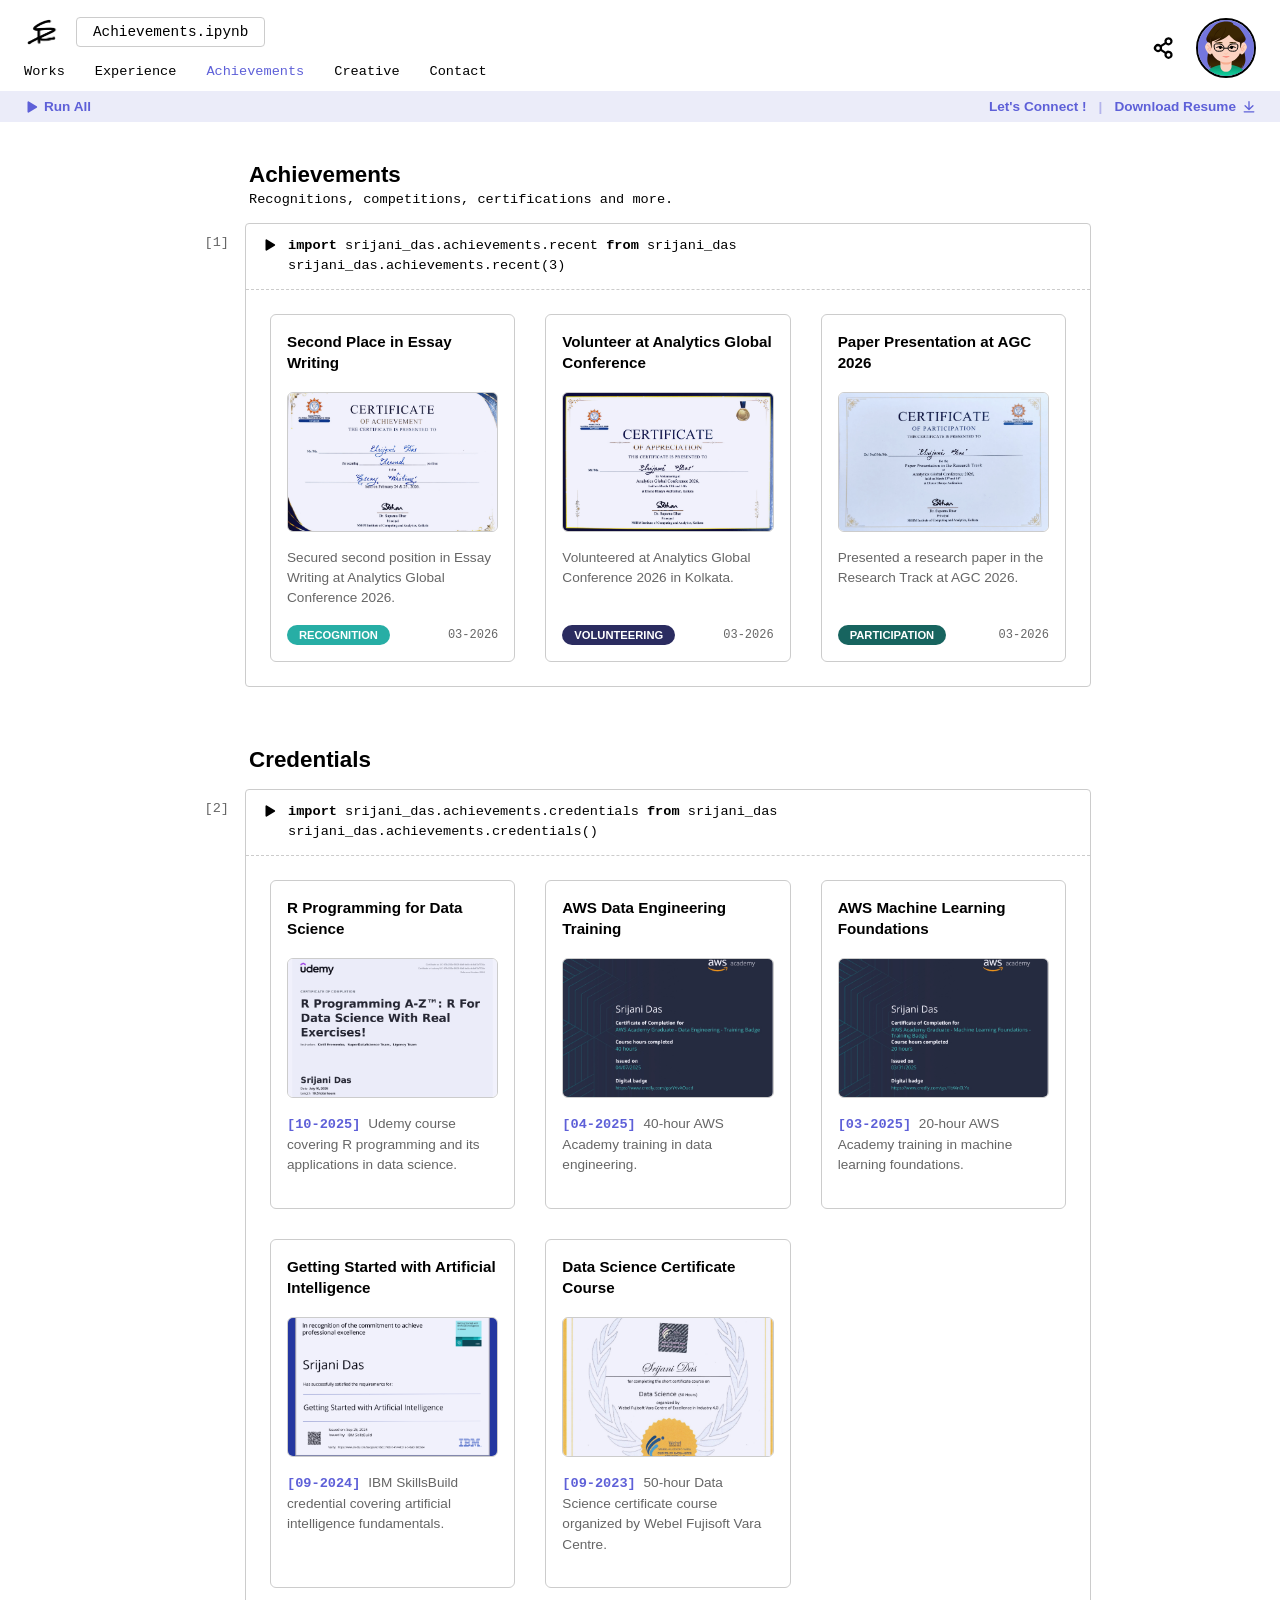
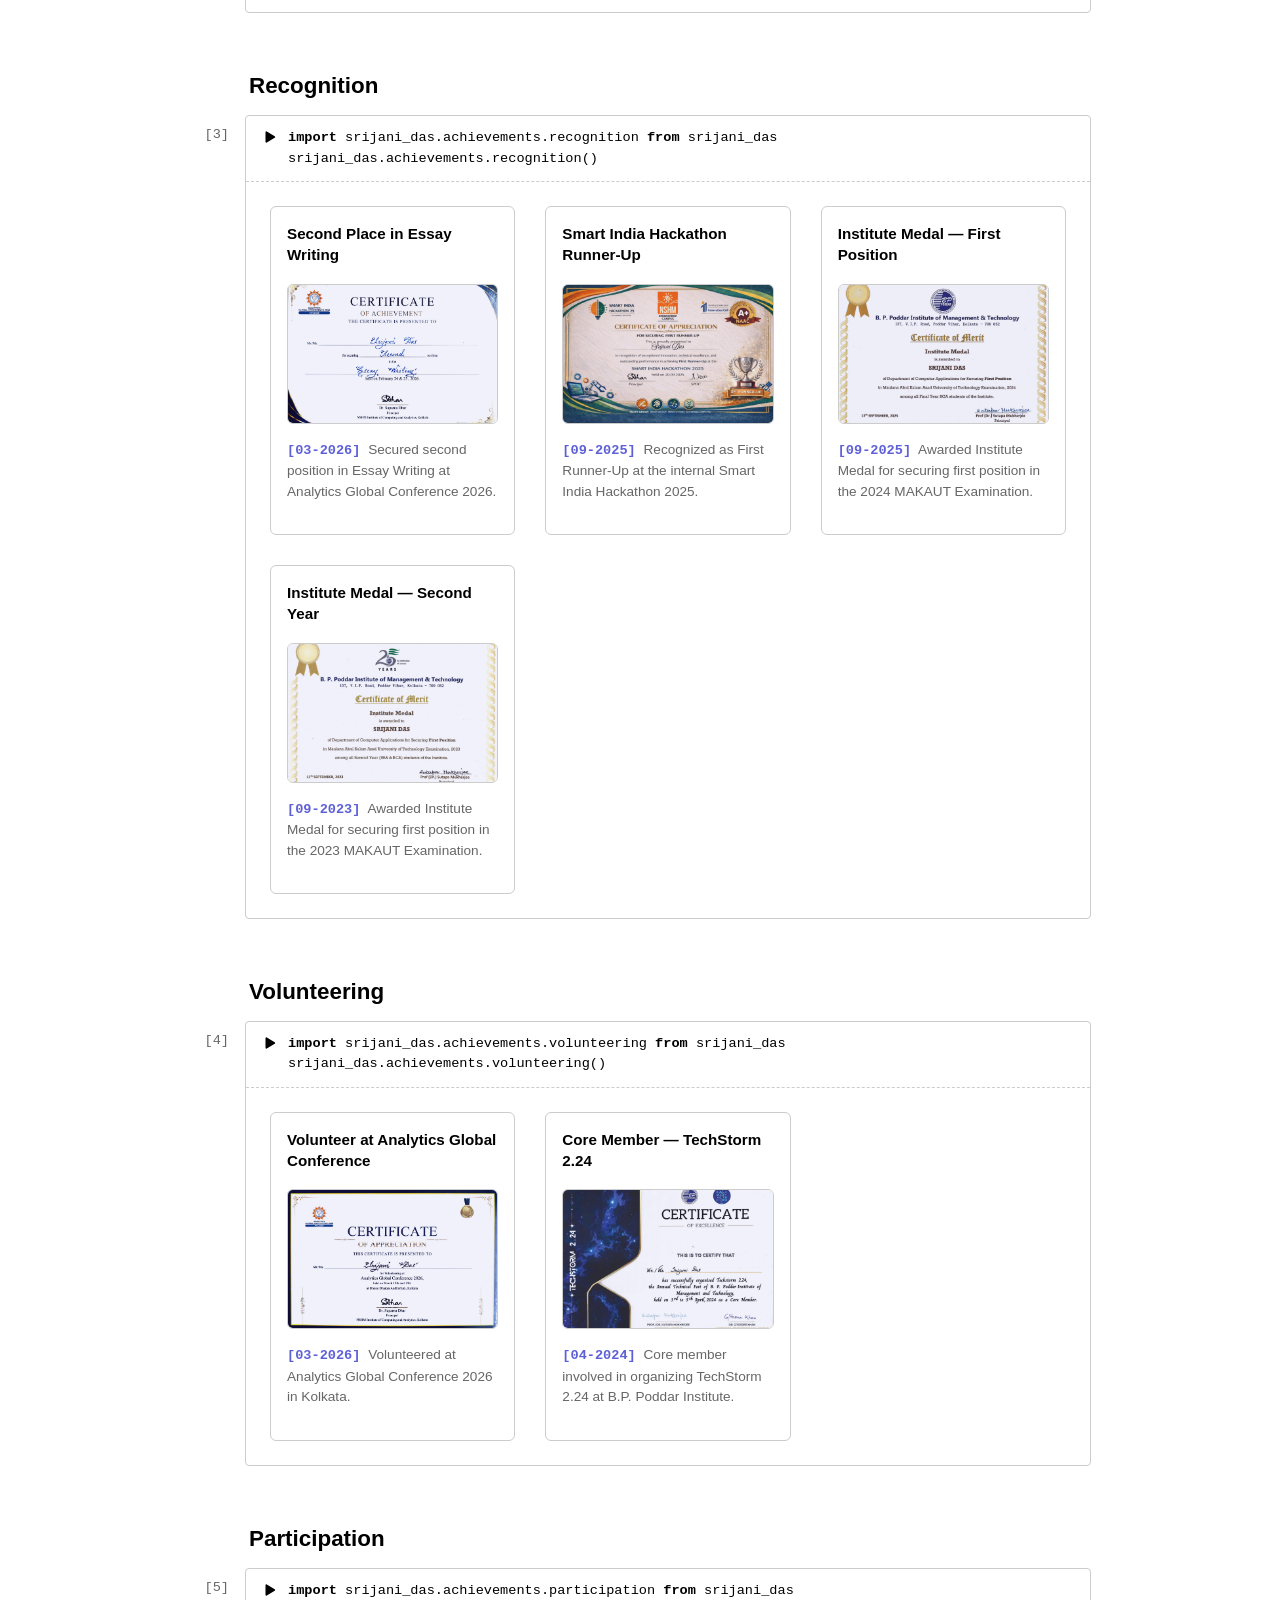
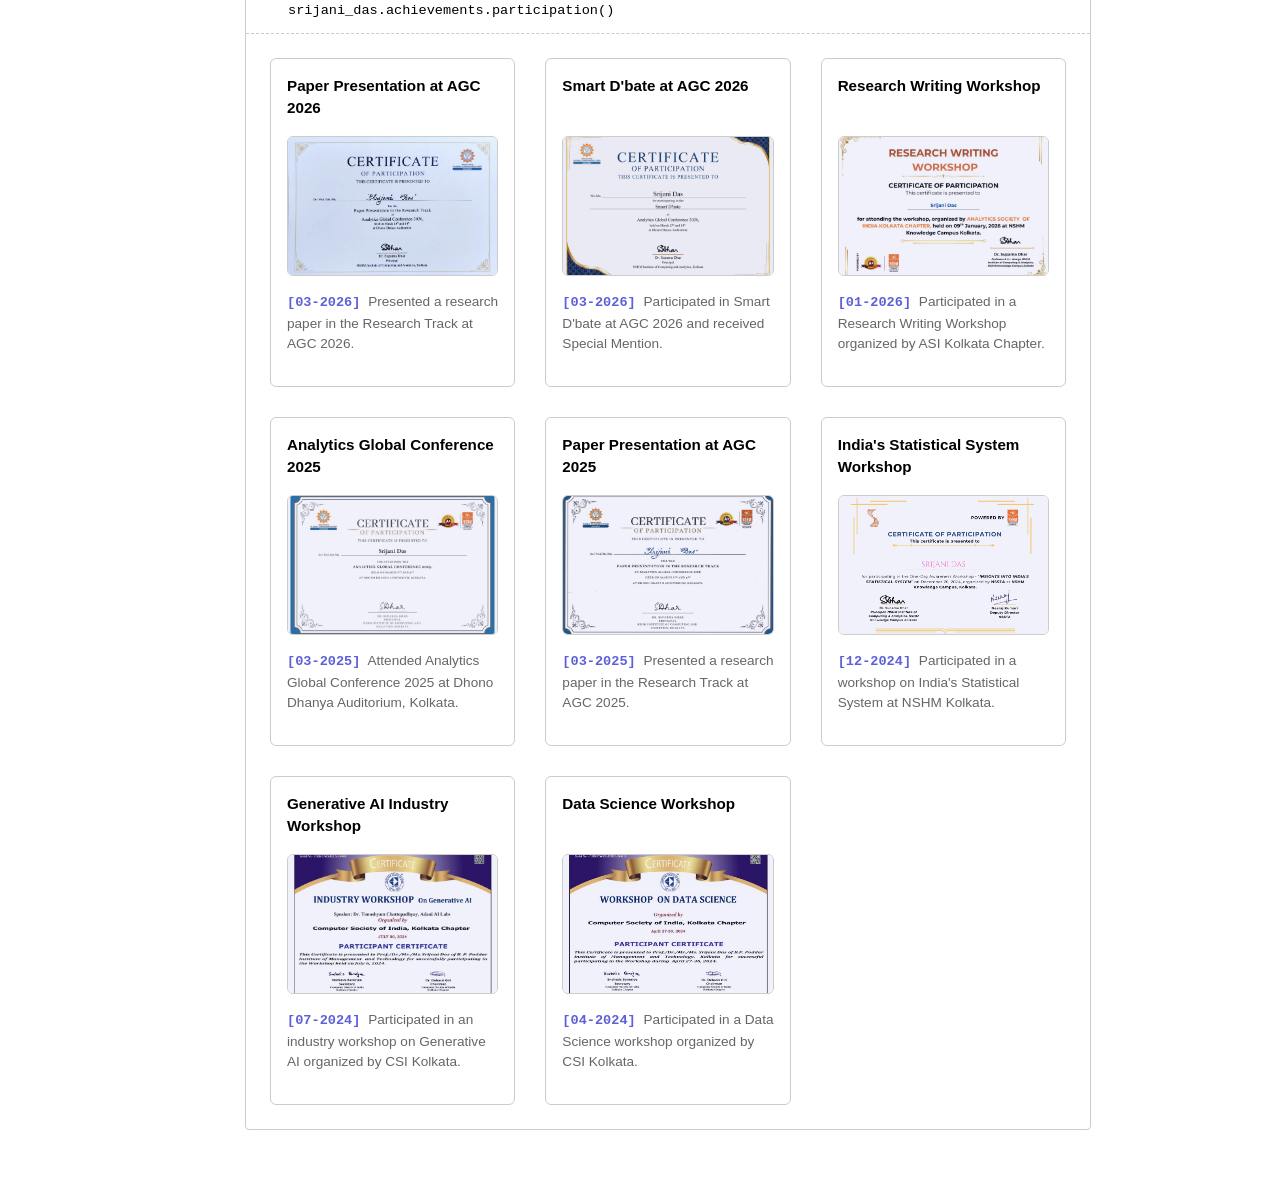
==== achievements.html @ a10985e6 "Uploading initial draft" ====
<!DOCTYPE html>
<html lang="en">
<head>
    <meta charset="UTF-8">
    <meta name="viewport" content="width=device-width, initial-scale=1.0, min-scale=1.0">
    <title>Achievements | Srijani Das</title>
    <link rel="stylesheet" href="css/style.css">
</head>
<body>

    <!-- STICKY WRAPPER -->
    <div class="sticky-header-container">
        
        <header class="main-header">
            <div class="header-left-col">
                <div class="header-top-row">
                    <a href="index.html" class="logo-mark">
                        <img src="assets/SRD.svg" alt="SRD Logo" class="logo-img">
                    </a>
                    <div class="file-path">Achievements.ipynb</div>
                </div>
                
                <nav class="main-nav">
                    <a href="works.html">Works</a>
                    <a href="experience.html">Experience</a>
                    <a href="achievements.html" style="color: var(--accent-dark);">Achievements</a>
                    <a href="creative.html">Creative</a>
                    <a href="contact.html">Contact</a>
                </nav>
            </div>

            <div class="header-right-col">
                <svg class="share-icon" xmlns="http://www.w3.org/2000/svg" viewBox="0 0 256 256">
                    <path d="M176,156a43.78,43.78,0,0,0-29.09,11L106.1,140.8a44.07,44.07,0,0,0,0-25.6L146.91,89a43.83,43.83,0,1,0-13-20.17L93.09,95a44,44,0,1,0,0,65.94L133.9,187.2A44,44,0,1,0,176,156Zm0-120a20,20,0,1,1-20,20A20,20,0,0,1,176,36ZM64,148a20,20,0,1,1,20-20A20,20,0,0,1,64,148Zm112,72a20,20,0,1,1,20-20A20,20,0,0,1,176,220Z"></path>
                </svg>
                
                <!-- NEW CLICKABLE PROFILE PIC -->
                <a href="index.html" class="profile-pic-link">
                    <img src="assets/ME.svg" alt="Srijani Das" class="profile-pic">
                </a>
            </div>
        </header>

        <!-- Execution Bar -->
        <div class="execution-bar">
            <div class="exec-left">
                <button id="run-all-btn">
                    <svg xmlns="http://www.w3.org/2000/svg" viewBox="0 0 256 256"><path d="M240,128a15.74,15.74,0,0,1-7.6,13.51L88.32,229.65a16,16,0,0,1-16.2.3A15.86,15.86,0,0,1,64,216.13V39.87a15.86,15.86,0,0,1,8.12-13.82,16,16,0,0,1,16.2.3L232.4,114.49A15.74,15.74,0,0,1,240,128Z"></path></svg>
                    Run All
                </button>
            </div>
            <div class="exec-right">
                <a href="https://www.linkedin.com/in/rushaining/" target="_blank" class="connect-link exec-link">Let's Connect !</a>
                <span class="divider">|</span>
                <a href="assets/Srijani Das Curriculum Vitae.pdf" target="_blank" class="resume-link exec-link">
                    Download Resume 
                    <svg class="exec-icon" xmlns="http://www.w3.org/2000/svg" viewBox="0 0 256 256">
                        <path d="M47.51,112.49a12,12,0,0,1,17-17L116,147V32a12,12,0,0,1,24,0V147l51.51-51.52a12,12,0,0,1,17,17l-72,72a12,12,0,0,1-17,0ZM216,204H40a12,12,0,0,0,0,24H216a12,12,0,0,0,0-24Z"></path>
                    </svg>
                </a>
            </div>
        </div>
    </div>

    <main class="notebook-container">
        
        <!-- SECTION 1: RECENT ACHIEVEMENTS -->
        <div class="notebook-section scroll-reveal" id="section-achieve-recent">
            <div class="markdown-cell">
                <h2>Achievements</h2>
                <p class="section-desc">Recognitions, competitions, certifications and more.</p>
            </div>
            
            <div class="cell-row">
                <div class="execution-count">[ ]</div>
                <div class="cell-content-box">
                    <div class="code-block">
                        <div class="run-indicator" title="Run Cell">
                            <svg class="icon-play" xmlns="http://www.w3.org/2000/svg" viewBox="0 0 256 256"><path d="M240,128a15.74,15.74,0,0,1-7.6,13.51L88.32,229.65a16,16,0,0,1-16.2.3A15.86,15.86,0,0,1,64,216.13V39.87a15.86,15.86,0,0,1,8.12-13.82,16,16,0,0,1,16.2.3L232.4,114.49A15.74,15.74,0,0,1,240,128Z"></path></svg>
                            <svg class="icon-running" xmlns="http://www.w3.org/2000/svg" viewBox="0 0 256 256"><path d="M224,48V96a8,8,0,0,1-8,8H168a8,8,0,0,1-5.66-13.66L180.65,72a79.48,79.48,0,0,0-54.72-22.09h-.45A79.52,79.52,0,0,0,69.59,72.71,8,8,0,0,1,58.41,61.27,96,96,0,0,1,192,60.7l18.36-18.36A8,8,0,0,1,224,48ZM186.41,183.29A80,80,0,0,1,75.35,184l18.31-18.31A8,8,0,0,0,88,152H40a8,8,0,0,0-8,8v48a8,8,0,0,0,13.66,5.66L64,195.3a95.42,95.42,0,0,0,66,26.76h.53a95.36,95.36,0,0,0,67.07-27.33,8,8,0,0,0-11.18-11.44Z"></path></svg>
                        </div>
                        <pre><code><span class="keyword">import</span> srijani_das.achievements.recent <span class="keyword">from</span> srijani_das
srijani_das.achievements.recent(3)</code></pre>
                    </div>
                    <div class="output-cell">
                        <div class="achievements-grid" id="achieve-recent-container"></div>
                    </div>
                </div>
            </div>
        </div>

        <!-- SECTION 2: CREDENTIALS -->
        <div class="notebook-section scroll-reveal" id="section-achieve-cred">
            <div class="markdown-cell"><h2>Credentials</h2></div>
            <div class="cell-row">
                <div class="execution-count">[ ]</div>
                <div class="cell-content-box">
                    <div class="code-block">
                        <div class="run-indicator" title="Run Cell">
                            <svg class="icon-play" xmlns="http://www.w3.org/2000/svg" viewBox="0 0 256 256"><path d="M240,128a15.74,15.74,0,0,1-7.6,13.51L88.32,229.65a16,16,0,0,1-16.2.3A15.86,15.86,0,0,1,64,216.13V39.87a15.86,15.86,0,0,1,8.12-13.82,16,16,0,0,1,16.2.3L232.4,114.49A15.74,15.74,0,0,1,240,128Z"></path></svg>
                            <svg class="icon-running" xmlns="http://www.w3.org/2000/svg" viewBox="0 0 256 256"><path d="M224,48V96a8,8,0,0,1-8,8H168a8,8,0,0,1-5.66-13.66L180.65,72a79.48,79.48,0,0,0-54.72-22.09h-.45A79.52,79.52,0,0,0,69.59,72.71,8,8,0,0,1,58.41,61.27,96,96,0,0,1,192,60.7l18.36-18.36A8,8,0,0,1,224,48ZM186.41,183.29A80,80,0,0,1,75.35,184l18.31-18.31A8,8,0,0,0,88,152H40a8,8,0,0,0-8,8v48a8,8,0,0,0,13.66,5.66L64,195.3a95.42,95.42,0,0,0,66,26.76h.53a95.36,95.36,0,0,0,67.07-27.33,8,8,0,0,0-11.18-11.44Z"></path></svg>
                        </div>
                        <pre><code><span class="keyword">import</span> srijani_das.achievements.credentials <span class="keyword">from</span> srijani_das
srijani_das.achievements.credentials()</code></pre>
                    </div>
                    <div class="output-cell">
                        <div class="achievements-grid" id="achieve-cred-container"></div>
                    </div>
                </div>
            </div>
        </div>

        <!-- SECTION 3: RECOGNITION -->
        <div class="notebook-section scroll-reveal" id="section-achieve-recog">
            <div class="markdown-cell"><h2>Recognition</h2></div>
            <div class="cell-row">
                <div class="execution-count">[ ]</div>
                <div class="cell-content-box">
                    <div class="code-block">
                        <div class="run-indicator" title="Run Cell">
                            <svg class="icon-play" xmlns="http://www.w3.org/2000/svg" viewBox="0 0 256 256"><path d="M240,128a15.74,15.74,0,0,1-7.6,13.51L88.32,229.65a16,16,0,0,1-16.2.3A15.86,15.86,0,0,1,64,216.13V39.87a15.86,15.86,0,0,1,8.12-13.82,16,16,0,0,1,16.2.3L232.4,114.49A15.74,15.74,0,0,1,240,128Z"></path></svg>
                            <svg class="icon-running" xmlns="http://www.w3.org/2000/svg" viewBox="0 0 256 256"><path d="M224,48V96a8,8,0,0,1-8,8H168a8,8,0,0,1-5.66-13.66L180.65,72a79.48,79.48,0,0,0-54.72-22.09h-.45A79.52,79.52,0,0,0,69.59,72.71,8,8,0,0,1,58.41,61.27,96,96,0,0,1,192,60.7l18.36-18.36A8,8,0,0,1,224,48ZM186.41,183.29A80,80,0,0,1,75.35,184l18.31-18.31A8,8,0,0,0,88,152H40a8,8,0,0,0-8,8v48a8,8,0,0,0,13.66,5.66L64,195.3a95.42,95.42,0,0,0,66,26.76h.53a95.36,95.36,0,0,0,67.07-27.33,8,8,0,0,0-11.18-11.44Z"></path></svg>
                        </div>
                        <pre><code><span class="keyword">import</span> srijani_das.achievements.recognition <span class="keyword">from</span> srijani_das
srijani_das.achievements.recognition()</code></pre>
                    </div>
                    <div class="output-cell">
                        <div class="achievements-grid" id="achieve-recog-container"></div>
                    </div>
                </div>
            </div>
        </div>

        <!-- SECTION 4: VOLUNTEERING -->
        <div class="notebook-section scroll-reveal" id="section-achieve-vol">
            <div class="markdown-cell"><h2>Volunteering</h2></div>
            <div class="cell-row">
                <div class="execution-count">[ ]</div>
                <div class="cell-content-box">
                    <div class="code-block">
                        <div class="run-indicator" title="Run Cell">
                            <svg class="icon-play" xmlns="http://www.w3.org/2000/svg" viewBox="0 0 256 256"><path d="M240,128a15.74,15.74,0,0,1-7.6,13.51L88.32,229.65a16,16,0,0,1-16.2.3A15.86,15.86,0,0,1,64,216.13V39.87a15.86,15.86,0,0,1,8.12-13.82,16,16,0,0,1,16.2.3L232.4,114.49A15.74,15.74,0,0,1,240,128Z"></path></svg>
                            <svg class="icon-running" xmlns="http://www.w3.org/2000/svg" viewBox="0 0 256 256"><path d="M224,48V96a8,8,0,0,1-8,8H168a8,8,0,0,1-5.66-13.66L180.65,72a79.48,79.48,0,0,0-54.72-22.09h-.45A79.52,79.52,0,0,0,69.59,72.71,8,8,0,0,1,58.41,61.27,96,96,0,0,1,192,60.7l18.36-18.36A8,8,0,0,1,224,48ZM186.41,183.29A80,80,0,0,1,75.35,184l18.31-18.31A8,8,0,0,0,88,152H40a8,8,0,0,0-8,8v48a8,8,0,0,0,13.66,5.66L64,195.3a95.42,95.42,0,0,0,66,26.76h.53a95.36,95.36,0,0,0,67.07-27.33,8,8,0,0,0-11.18-11.44Z"></path></svg>
                        </div>
                        <pre><code><span class="keyword">import</span> srijani_das.achievements.volunteering <span class="keyword">from</span> srijani_das
srijani_das.achievements.volunteering()</code></pre>
                    </div>
                    <div class="output-cell">
                        <div class="achievements-grid" id="achieve-vol-container"></div>
                    </div>
                </div>
            </div>
        </div>

        <!-- SECTION 5: PARTICIPATION -->
        <div class="notebook-section scroll-reveal" id="section-achieve-part">
            <div class="markdown-cell"><h2>Participation</h2></div>
            <div class="cell-row">
                <div class="execution-count">[ ]</div>
                <div class="cell-content-box">
                    <div class="code-block">
                        <div class="run-indicator" title="Run Cell">
                            <svg class="icon-play" xmlns="http://www.w3.org/2000/svg" viewBox="0 0 256 256"><path d="M240,128a15.74,15.74,0,0,1-7.6,13.51L88.32,229.65a16,16,0,0,1-16.2.3A15.86,15.86,0,0,1,64,216.13V39.87a15.86,15.86,0,0,1,8.12-13.82,16,16,0,0,1,16.2.3L232.4,114.49A15.74,15.74,0,0,1,240,128Z"></path></svg>
                            <svg class="icon-running" xmlns="http://www.w3.org/2000/svg" viewBox="0 0 256 256"><path d="M224,48V96a8,8,0,0,1-8,8H168a8,8,0,0,1-5.66-13.66L180.65,72a79.48,79.48,0,0,0-54.72-22.09h-.45A79.52,79.52,0,0,0,69.59,72.71,8,8,0,0,1,58.41,61.27,96,96,0,0,1,192,60.7l18.36-18.36A8,8,0,0,1,224,48ZM186.41,183.29A80,80,0,0,1,75.35,184l18.31-18.31A8,8,0,0,0,88,152H40a8,8,0,0,0-8,8v48a8,8,0,0,0,13.66,5.66L64,195.3a95.42,95.42,0,0,0,66,26.76h.53a95.36,95.36,0,0,0,67.07-27.33,8,8,0,0,0-11.18-11.44Z"></path></svg>
                        </div>
                        <pre><code><span class="keyword">import</span> srijani_das.achievements.participation <span class="keyword">from</span> srijani_das
srijani_das.achievements.participation()</code></pre>
                    </div>
                    <div class="output-cell">
                        <div class="achievements-grid" id="achieve-part-container"></div>
                    </div>
                </div>
            </div>
        </div>

    </main>

    <!-- IMAGE POPUP MODAL -->
    <div id="image-modal" class="modal-overlay">
        <span class="modal-close">&times;</span>
        <img class="modal-content" id="modal-img">
    </div>

    <script src="js/script.js"></script>
</body>
</html>
---- css/style.css ----
:root {
    --bg-color: #ffffff;
    --text-main: #000000;
    --text-muted: #666666;
    --accent-blue: #dcf2f9; 
    --accent-dark: #5e60d8; 
    --border-color: #cccccc; 
    --font-mono: Consolas, monaco, monospace;
    --font-sans: Arial, Helvetica, sans-serif;
}

* { box-sizing: border-box; }

body {
    margin: 0; padding: 0;
    background-color: var(--bg-color);
    color: var(--text-main);
    font-family: var(--font-sans);
}

a { text-decoration: none; color: inherit; }

/* --- HEADER & NAV --- */
.sticky-header-container {
    position: sticky;
    top: 0;
    z-index: 1000; 
    background-color: var(--bg-color); 
}

.main-header {
    display: flex;
    justify-content: space-between;
    align-items: center; 
    padding: 16px 24px 12px 24px;
}

.header-left-col {
    display: flex;
    flex-direction: column;
    gap: 16px; 
}

.header-top-row {
    display: flex;
    align-items: center;
    gap: 16px;
}

.logo-img {
    height: 32px; 
    width: auto;
    display: block;
}

.file-path {
    padding: 6px 16px; 
    border: 1px solid var(--border-color); 
    border-radius: 4px; 
    font-family: var(--font-mono); 
    font-size: 0.9rem;
}

.main-nav {
    display: flex; 
    gap: 30px; 
    padding: 0; 
    margin: 0;
    font-size: 0.85rem; 
    font-family: var(--font-mono);
}
.main-nav a:hover { text-decoration: underline; }

.header-right-col {
    display: flex;
    align-items: center;
    gap: 20px; 
}

.share-icon { width: 24px; height: 24px; fill: var(--text-main); cursor: pointer; }

/* --- PROFILE PICTURE & HOME LINK --- */
.profile-pic-link {
    display: block;
    width: 60px; 
    height: 60px; 
    border-radius: 50%;
    /* Uses the exact same soft translucent accent blue as your image wrappers! */
    background-color: hsla(239, 60%, 67%, 0.15); 
    border: 2px solid var(--text-main);
    overflow: hidden; /* Guarantees the image stays perfectly circular */
    transition: transform 0.2s ease, border-color 0.2s ease;
    cursor: pointer;
}

.profile-pic {
    width: 100%;
    height: 100%;
    object-fit: cover;
    display: block;
}

.execution-bar {
    display: flex; justify-content: space-between;
    background-color: #ebecf9; 
    color: #5e60d8; 
    padding: 8px 24px; 
    font-size: 0.85rem; 
    font-weight: bold;
    font-family: var(--font-sans); 
}

.exec-left, .exec-right { display: flex; align-items: center; }

.exec-link {
    display: flex; 
    align-items: center; 
    gap: 6px; 
    transition: opacity 0.2s;
}
.exec-link:hover { opacity: 0.7; text-decoration: none; }
.exec-icon {
    width: 14px; 
    height: 14px; 
    fill: currentColor; 
}

#run-all-btn { 
    background: none; border: none; color: inherit; 
    cursor: pointer; padding: 0; font: inherit; 
    display: flex; align-items: center; gap: 6px;
}
#run-all-btn svg { width: 14px; height: 14px; fill: currentColor; }

.divider { margin: 0 12px; color: rgba(94, 96, 216, 0.4); }

/* --- NOTEBOOK LAYOUT --- */
.notebook-container { max-width: 950px; margin: 40px auto; padding: 0 24px; }
.notebook-section { margin-bottom: 60px; }

.scroll-reveal { opacity: 0; transform: translateY(20px); transition: opacity 0.8s ease, transform 0.8s ease; }
.scroll-reveal.in-view { opacity: 1; transform: translateY(0); }

.markdown-cell { margin-bottom: 16px; margin-left: 60px; }
.markdown-cell .greeting { font-family: var(--font-mono); font-size: 0.9rem; margin: 0 0 4px 0; }
.markdown-cell h1 { font-size: 2rem; margin: 0 0 4px 0; font-weight: 700; }
.markdown-cell .subtitle { font-family: var(--font-mono); font-size: 0.9rem; margin: 0; }
.markdown-cell h2 { font-size: 1.4rem; margin: 0 0 4px 0; font-weight: 700; }
.section-desc { font-family: var(--font-mono); font-size: 0.85rem; margin: 0; }

.cell-row { display: flex; align-items: flex-start; gap: 16px; margin-top: 12px; }
.execution-count { 
    font-family: var(--font-mono); color: var(--text-muted); 
    font-size: 0.85rem; margin-top: 12px; min-width: 40px; text-align: right;
}

.cell-content-box {
    flex-grow: 1; border: 1px solid var(--border-color); border-radius: 4px;
    background-color: #ffffff;
}

.code-block {
    display: flex; align-items: flex-start; gap: 12px;
    padding: 12px 16px; border-bottom: 1px solid transparent; 
    transition: border-color 0.5s ease;
}
.cell-content-box.has-output .code-block { border-bottom: 1px dashed var(--border-color); }

.run-indicator { 
    margin-top: 2px; 
    cursor: pointer; 
    display: flex; 
    align-items: center; 
    justify-content: center; 
}
.run-indicator svg { 
    width: 14px; 
    height: 14px; 
    fill: var(--text-main); 
    transition: fill 0.2s ease;
}
.run-indicator:hover svg { fill: var(--accent-dark); }
.run-indicator .icon-running { display: none; }
.run-indicator.running .icon-play { display: none; }
.run-indicator.running .icon-running { display: block; animation: spin 1s linear infinite; }

@keyframes spin { 100% { transform: rotate(360deg); } }

pre { margin: 0; font-family: var(--font-mono); font-size: 0.85rem; line-height: 1.5; }
.keyword { font-weight: bold; }

.output-cell { 
    padding: 24px; display: none; opacity: 0; 
    transition: opacity 0.5s ease; 
    font-family: var(--font-sans); 
}
.output-cell.visible { display: block; opacity: 1; }
.view-more { display: block; margin-top: 20px; font-family: var(--font-mono); font-size: 0.85rem; font-weight: bold; color: var(--text-main); }


/* --- SHARED CARD UTILITIES --- */
.card-title {
    margin: 0 0 16px 0;
    font-size: 0.95rem;
    line-height: 1.4;
    color: var(--text-main);
    min-height: 2.8rem; 
    display: flex;
    align-items: flex-start;
}

.card-img-wrapper {
    position: relative;
    width: 100%;
    height: 140px;
    margin-bottom: 16px;
    border-radius: 6px;
    border: 1px solid var(--border-color);
    overflow: hidden; 
}
.card-img-wrapper img, .card-img-wrapper .bg-dark {
    width: 100%; height: 100%; object-fit: cover; display: block;
}
.card-img-wrapper::after {
    content: '';
    position: absolute;
    top: 0; left: 0; right: 0; bottom: 0;
    background-color: hsla(239, 60%, 67%, 0.1); 
    pointer-events: none; 
}

.card-desc {
    font-size: 0.85rem;
    color: var(--text-muted);
    line-height: 1.5;
    margin: 0 0 16px 0;
    flex-grow: 1; 
}

.card-meta {
    font-family: var(--font-mono);
    font-size: 0.75rem;
    color: var(--text-muted);
}

.card-footer {
    display: flex; justify-content: space-between; align-items: center; margin-top: auto;
}

/* The Pills */
.pill { 
    padding: 4px 12px; 
    border-radius: 12px; 
    font-size: 0.7rem; 
    font-weight: bold; 
    color: white; 
    text-transform: uppercase;
    font-family: var(--font-sans); 
    line-height: 1.1; 
    display: inline-block; 
}
.pill.project { background-color: #5e60d8; }
.pill.research { background-color: #27aea5; }
.pill.credentials { background-color: #5e60d8; }
.pill.recognition { background-color: #27aea5; } 
.pill.volunteering { background-color: #2b2c60; }
.pill.participation { background-color: #17645f; } 

/* The Arrows (Updated for SVG) */
.arrow { 
    display: inline-flex; 
    align-items: center; 
}
.arrow-icon { 
    width: 18px; 
    height: 18px; 
    fill: currentColor; 
    transition: transform 0.2s ease;
}


.works-grid, .achievements-grid, .creative-grid { 
    display: grid; 
    grid-template-columns: repeat(3, 1fr); 
    gap: 30px; 
}

.work-card, .achieve-card, .creative-card { 
    display: flex; 
    flex-direction: column; 
    height: 100%;
    border: 1px solid var(--border-color); 
    border-radius: 6px; 
    padding: 16px; 
}

.bg-dark { background-color: #0b1115; }

/* --- STATS CHART --- */
.stats-chart-container { 
    display: flex; justify-content: space-around; align-items: flex-end; 
    height: 200px; margin-top: 20px; border: 1px solid var(--border-color); 
    overflow: visible; background-image: repeating-linear-gradient(0deg, transparent, transparent 39px, var(--border-color) 40px);
    padding-bottom: 40px; position: relative;
}
.stat-col { display: flex; flex-direction: column; align-items: center; width: 60px; position: relative; height: 100%; justify-content: flex-end; }
.bar { width: 100%; background-color: var(--accent-dark); height: 0; transition: height 1s cubic-bezier(0.1, 0.8, 0.2, 1); display: flex; justify-content: center; align-items: flex-end; padding-bottom: 4px; }
.stat-val { color: white; font-weight: bold; font-family: var(--font-sans); font-size: 0.9rem; }
.stat-label { position: absolute; bottom: -30px; font-family: var(--font-sans); font-size: 0.8rem; text-align: center; white-space: nowrap; color: var(--text-main); }
.curiosity-bar { position: relative; z-index: 2; }

/* --- SKILLS GRID --- */
.skills-grid { display: grid; grid-template-columns: repeat(2, 1fr); gap: 40px; text-align: center; }
.skill-spider { display: flex; flex-direction: column; align-items: center; justify-content: center; font-family: var(--font-mono); font-size: 0.9rem; border: 1px solid var(--border-color); border-radius: 12px; padding: 24px 16px; }
.skill-spider canvas { width: 100% !important; height: auto !important; max-height: 260px; }


/* --- WORKS FULL LIST PAGE --- */
.work-list-item {
    display: flex;
    justify-content: space-between;
    align-items: center;
    padding: 24px 0;
    border-bottom: 1px dashed var(--border-color);
}
.work-list-item:last-child { border-bottom: none; padding-bottom: 0; }
.work-list-item:first-child { padding-top: 0; }

.work-list-content {
    flex-grow: 1;
    padding-right: 40px;
}

.work-list-title {
    font-family: var(--font-mono);
    font-size: 1.15rem;
    margin: 0 0 12px 0;
    color: var(--text-main);
}

.work-list-desc {
    font-size: 0.85rem;
    line-height: 1.6;
    color: var(--text-muted);
    margin: 0 0 16px 0;
}

.work-year {
    color: var(--accent-dark);
    font-family: var(--font-mono);
    font-weight: bold;
    margin-right: 4px;
}

.work-list-footer {
    display: flex;
    align-items: center;
    gap: 12px;
}

.work-list-tags {
    font-family: var(--font-mono);
    font-size: 0.75rem;
    color: var(--text-muted);
}

.work-list-visuals {
    display: flex;
    align-items: center;
    gap: 16px;
    text-decoration: none;
    color: var(--text-main);
    transition: opacity 0.2s ease;
    cursor: pointer;
}
.work-list-visuals:hover { opacity: 0.8; }

.work-list-img-wrapper {
    position: relative;
    width: 140px;
    height: 90px;
    border-radius: 6px;
    border: 1px solid var(--border-color);
    overflow: hidden;
    flex-shrink: 0; 
}

.work-list-img-wrapper img, .work-list-img-wrapper .bg-dark {
    width: 100%; height: 100%; object-fit: cover; display: block;
}

.work-list-img-wrapper::after {
    content: '';
    position: absolute;
    top: 0; left: 0; right: 0; bottom: 0;
    background-color: hsla(239, 60%, 67%, 0.1); 
    pointer-events: none; 
}

/* --- EXPERIENCE TIMELINE & HIERARCHY --- */
.timeline-container { padding: 5px 0; margin-left: 30px; }
.timeline-item { margin-bottom: 16px; display: flex; position: relative; } 
.time-date { width: 170px; flex-shrink: 0; text-align: right; padding-right: 32px; font-family: var(--font-mono); font-size: 0.85rem; font-weight: bold; margin-top: 2px;}
.time-content { flex-grow: 1; padding-left: 32px; }

/* Override global dot */
.timeline-item::before { display: none; }

/* The Continuous Dotted Line in the Background */
.timeline-item::after { 
    content: ''; 
    position: absolute; 
    left: 170px; 
    top: 10px; 
    bottom: -24px; 
    border-left: 1.5px dotted var(--accent-dark); 
    z-index: 1; 
}
.timeline-item:last-child::after { display: none !important; }

/* Centered Big Dot (Organization) */
.timeline-item.org-node::before {
    content: ''; position: absolute; left: 171px; top: 5px; width: 14px; height: 14px;
    background: var(--accent-dark); border-radius: 50%; z-index: 2; display: block;
    transform: translateX(-50%);
}

/* Centered Small Dot (Role) */
.timeline-item.role-node::before {
    content: ''; position: absolute; left: 171px; top: 8px; width: 9px; height: 9px;
    background: var(--accent-dark); border-radius: 50%; z-index: 2; display: block;
    transform: translateX(-50%);
}

/* Typography for Main Page */
.org-title {
    font-family: var(--font-sans); 
    font-size: 1.0rem; font-weight: bold; color: var(--text-main);
    margin-bottom: 4px;
}
.role-title {
    font-family: var(--font-mono); 
    font-size: 0.9rem; font-weight: bold; color: var(--text-main);
    margin-bottom: 2px;
}
.role-desc {
    font-family: var(--font-sans); 
    font-size: 0.85rem; color: var(--text-muted); line-height: 1.5;
}

/* Typography for Full Experience Page */
.role-header {
    display: flex; align-items: center; gap: 8px; margin-bottom: 6px; margin-top: 2px;
}
.role-title-full {
    font-family: var(--font-mono); 
    font-size: 0.9rem; font-weight: bold; color: var(--text-main);
}
.role-desc-full {
    font-family: var(--font-sans); 
    font-size: 0.85rem; color: var(--text-muted); line-height: 1.5; margin-bottom: 6px;
}

.pill.education { background-color: #5e60d8; }
.pill.internship { background-color: #27aea5; }
.pill.volunteer { background-color: #2b2c60; } 
.pill.employment { background-color: #17645f; }

.exp-meta-org {
    font-family: var(--font-sans);
    font-size: 0.85rem;
    color: var(--text-muted);
    margin-bottom: 4px;
    display: flex;
    align-items: center;
    gap: 8px; 
}
.exp-meta-loc {
    font-family: var(--font-sans);
    font-size: 0.8rem;
    color: #888888;
    margin-bottom: 4px; 
}

.exp-bullets, .exp-desc {
    margin: 0;
    font-family: var(--font-sans); 
    font-size: 0.85rem;
    color: var(--text-muted);
    line-height: 1.4;
}
.exp-bullets {
    padding-left: 18px;
}
.exp-bullets li {
    margin-bottom: 2px; 
}

/* --- CONTACT SECTION --- */
.contact-links-row { display: flex; justify-content: space-around; align-items: center; font-family: var(--font-mono); font-size: 0.95rem; font-weight: bold; color: var(--text-main); padding: 10px 0; }

.contact-item { 
    display: flex; 
    align-items: center; 
    gap: 8px; 
    transition: color 0.2s ease; 
}
.contact-item svg { 
    width: 20px; 
    height: 20px; 
    fill: currentColor; 
}
.contact-item:hover { color: var(--accent-dark); text-decoration: none; }

/* --- CARD HOVER EFFECTS & MODAL TWEAKS --- */
.work-card, .achieve-card, .creative-card { 
    transition: transform 0.2s ease, box-shadow 0.2s ease; 
}

/* Only add pointer cursor to achieve/creative because they open modals */
.achieve-card, .creative-card {
    cursor: pointer;
}

.work-card:hover, .achieve-card:hover, .creative-card:hover { 
    transform: translateY(-4px); 
    box-shadow: 0 6px 16px rgba(0,0,0,0.1); 
}

.date-bracket { 
    color: var(--accent-dark); 
    font-family: var(--font-mono); 
    font-weight: bold; 
    margin-right: 4px; 
}

/* Modal Overlay */
.modal-overlay {
    display: none; 
    position: fixed; 
    z-index: 2000; 
    left: 0; top: 0; width: 100%; height: 100%;
    background-color: rgba(0,0,0,0.85); 
    align-items: center; justify-content: center; 
    opacity: 0; transition: opacity 0.3s ease;
}
.modal-overlay.active { 
    display: flex; opacity: 1; 
}
.modal-content { 
    max-width: 90%; max-height: 90%; 
    border-radius: 4px; box-shadow: 0 4px 20px rgba(0,0,0,0.5); 
}
.modal-close { 
    position: absolute; top: 20px; right: 30px; 
    font-size: 2.5rem; color: white; cursor: pointer; 
    font-family: var(--font-sans); font-weight: bold;
}
.modal-close:hover { color: var(--accent-dark); }
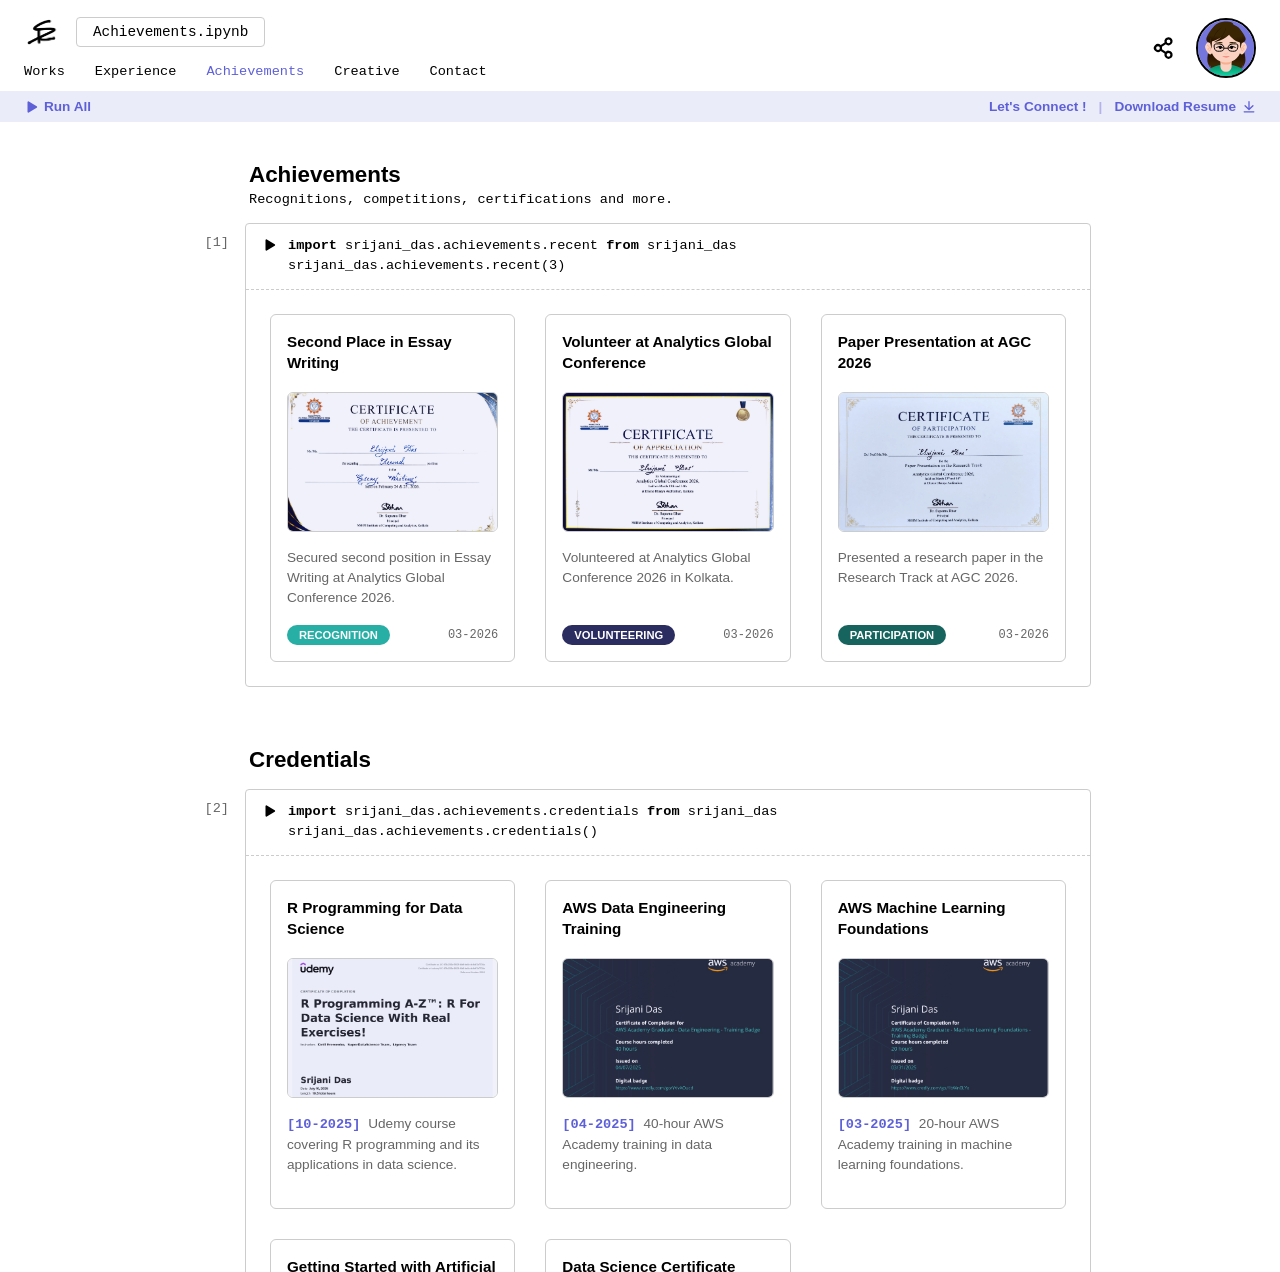
==== commit 5da0b15b: "Changed html to force desktop view" ====
--- a/achievements.html
+++ b/achievements.html
@@ -2,7 +2,7 @@
 <html lang="en">
 <head>
     <meta charset="UTF-8">
-    <meta name="viewport" content="width=device-width, initial-scale=1.0, min-scale=1.0">
+    <meta name="viewport" content="width=1024">
     <title>Achievements | Srijani Das</title>
     <link rel="stylesheet" href="css/style.css">
 </head>
--- a/css/style.css
+++ b/css/style.css
@@ -16,11 +16,31 @@
     background-color: var(--bg-color);
     color: var(--text-main);
     font-family: var(--font-sans);
+    min-width: 1024px;
 }
 
 a { text-decoration: none; color: inherit; }
 
-/* --- HEADER & NAV --- */
+/* ==========================================
+   GLOBAL LAYOUT & STRUCTURE
+   ========================================== */
+.notebook-container { 
+    max-width: 950px; 
+    min-width: 950px;
+    margin: 40px auto; 
+    padding: 0 24px; 
+}
+.notebook-section { margin-bottom: 60px; }
+
+.scroll-reveal { opacity: 0; transform: translateY(20px); transition: opacity 0.8s ease, transform 0.8s ease; }
+.scroll-reveal.in-view { opacity: 1; transform: translateY(0); }
+
+pre { margin: 0; font-family: var(--font-mono); font-size: 0.85rem; line-height: 1.5; }
+.keyword { font-weight: bold; }
+
+/* ==========================================
+   HEADER & NAVIGATION
+   ========================================== */
 .sticky-header-container {
     position: sticky;
     top: 0;
@@ -79,16 +99,14 @@
 
 .share-icon { width: 24px; height: 24px; fill: var(--text-main); cursor: pointer; }
 
-/* --- PROFILE PICTURE & HOME LINK --- */
 .profile-pic-link {
     display: block;
     width: 60px; 
     height: 60px; 
     border-radius: 50%;
-    /* Uses the exact same soft translucent accent blue as your image wrappers! */
     background-color: hsla(239, 60%, 67%, 0.15); 
     border: 2px solid var(--text-main);
-    overflow: hidden; /* Guarantees the image stays perfectly circular */
+    overflow: hidden; 
     transition: transform 0.2s ease, border-color 0.2s ease;
     cursor: pointer;
 }
@@ -100,6 +118,9 @@
     display: block;
 }
 
+/* ==========================================
+   EXECUTION BAR
+   ========================================== */
 .execution-bar {
     display: flex; justify-content: space-between;
     background-color: #ebecf9; 
@@ -134,13 +155,9 @@
 
 .divider { margin: 0 12px; color: rgba(94, 96, 216, 0.4); }
 
-/* --- NOTEBOOK LAYOUT --- */
-.notebook-container { max-width: 950px; margin: 40px auto; padding: 0 24px; }
-.notebook-section { margin-bottom: 60px; }
-
-.scroll-reveal { opacity: 0; transform: translateY(20px); transition: opacity 0.8s ease, transform 0.8s ease; }
-.scroll-reveal.in-view { opacity: 1; transform: translateY(0); }
-
+/* ==========================================
+   NOTEBOOK CELLS
+   ========================================== */
 .markdown-cell { margin-bottom: 16px; margin-left: 60px; }
 .markdown-cell .greeting { font-family: var(--font-mono); font-size: 0.9rem; margin: 0 0 4px 0; }
 .markdown-cell h1 { font-size: 2rem; margin: 0 0 4px 0; font-weight: 700; }
@@ -186,9 +203,6 @@
 
 @keyframes spin { 100% { transform: rotate(360deg); } }
 
-pre { margin: 0; font-family: var(--font-mono); font-size: 0.85rem; line-height: 1.5; }
-.keyword { font-weight: bold; }
-
 .output-cell { 
     padding: 24px; display: none; opacity: 0; 
     transition: opacity 0.5s ease; 
@@ -197,8 +211,9 @@
 .output-cell.visible { display: block; opacity: 1; }
 .view-more { display: block; margin-top: 20px; font-family: var(--font-mono); font-size: 0.85rem; font-weight: bold; color: var(--text-main); }
 
-
-/* --- SHARED CARD UTILITIES --- */
+/* ==========================================
+   SHARED CARD UTILITIES
+   ========================================== */
 .card-title {
     margin: 0 0 16px 0;
     font-size: 0.95rem;
@@ -247,7 +262,6 @@
     display: flex; justify-content: space-between; align-items: center; margin-top: auto;
 }
 
-/* The Pills */
 .pill { 
     padding: 4px 12px; 
     border-radius: 12px; 
@@ -266,7 +280,6 @@
 .pill.volunteering { background-color: #2b2c60; }
 .pill.participation { background-color: #17645f; } 
 
-/* The Arrows (Updated for SVG) */
 .arrow { 
     display: inline-flex; 
     align-items: center; 
@@ -277,7 +290,6 @@
     fill: currentColor; 
     transition: transform 0.2s ease;
 }
-
 
 .works-grid, .achievements-grid, .creative-grid { 
     display: grid; 
@@ -296,7 +308,9 @@
 
 .bg-dark { background-color: #0b1115; }
 
-/* --- STATS CHART --- */
+/* ==========================================
+   STATS SECTION (HOME PAGE)
+   ========================================== */
 .stats-chart-container { 
     display: flex; justify-content: space-around; align-items: flex-end; 
     height: 200px; margin-top: 20px; border: 1px solid var(--border-color); 
@@ -309,13 +323,16 @@
 .stat-label { position: absolute; bottom: -30px; font-family: var(--font-sans); font-size: 0.8rem; text-align: center; white-space: nowrap; color: var(--text-main); }
 .curiosity-bar { position: relative; z-index: 2; }
 
-/* --- SKILLS GRID --- */
+/* ==========================================
+   SKILLS SECTION (HOME PAGE)
+   ========================================== */
 .skills-grid { display: grid; grid-template-columns: repeat(2, 1fr); gap: 40px; text-align: center; }
 .skill-spider { display: flex; flex-direction: column; align-items: center; justify-content: center; font-family: var(--font-mono); font-size: 0.9rem; border: 1px solid var(--border-color); border-radius: 12px; padding: 24px 16px; }
 .skill-spider canvas { width: 100% !important; height: auto !important; max-height: 260px; }
 
-
-/* --- WORKS FULL LIST PAGE --- */
+/* ==========================================
+   WORKS PAGE (FULL LIST)
+   ========================================== */
 .work-list-item {
     display: flex;
     justify-content: space-between;
@@ -397,16 +414,16 @@
     pointer-events: none; 
 }
 
-/* --- EXPERIENCE TIMELINE & HIERARCHY --- */
+/* ==========================================
+   EXPERIENCE PAGE (TIMELINE)
+   ========================================== */
 .timeline-container { padding: 5px 0; margin-left: 30px; }
 .timeline-item { margin-bottom: 16px; display: flex; position: relative; } 
 .time-date { width: 170px; flex-shrink: 0; text-align: right; padding-right: 32px; font-family: var(--font-mono); font-size: 0.85rem; font-weight: bold; margin-top: 2px;}
 .time-content { flex-grow: 1; padding-left: 32px; }
 
-/* Override global dot */
 .timeline-item::before { display: none; }
 
-/* The Continuous Dotted Line in the Background */
 .timeline-item::after { 
     content: ''; 
     position: absolute; 
@@ -418,21 +435,18 @@
 }
 .timeline-item:last-child::after { display: none !important; }
 
-/* Centered Big Dot (Organization) */
 .timeline-item.org-node::before {
     content: ''; position: absolute; left: 171px; top: 5px; width: 14px; height: 14px;
     background: var(--accent-dark); border-radius: 50%; z-index: 2; display: block;
     transform: translateX(-50%);
 }
 
-/* Centered Small Dot (Role) */
 .timeline-item.role-node::before {
     content: ''; position: absolute; left: 171px; top: 8px; width: 9px; height: 9px;
     background: var(--accent-dark); border-radius: 50%; z-index: 2; display: block;
     transform: translateX(-50%);
 }
 
-/* Typography for Main Page */
 .org-title {
     font-family: var(--font-sans); 
     font-size: 1.0rem; font-weight: bold; color: var(--text-main);
@@ -448,7 +462,6 @@
     font-size: 0.85rem; color: var(--text-muted); line-height: 1.5;
 }
 
-/* Typography for Full Experience Page */
 .role-header {
     display: flex; align-items: center; gap: 8px; margin-bottom: 6px; margin-top: 2px;
 }
@@ -496,7 +509,9 @@
     margin-bottom: 2px; 
 }
 
-/* --- CONTACT SECTION --- */
+/* ==========================================
+   CONTACT SECTION
+   ========================================== */
 .contact-links-row { display: flex; justify-content: space-around; align-items: center; font-family: var(--font-mono); font-size: 0.95rem; font-weight: bold; color: var(--text-main); padding: 10px 0; }
 
 .contact-item { 
@@ -512,12 +527,13 @@
 }
 .contact-item:hover { color: var(--accent-dark); text-decoration: none; }
 
-/* --- CARD HOVER EFFECTS & MODAL TWEAKS --- */
+/* ==========================================
+   CARDS, HOVERS & MODAL POPUP
+   ========================================== */
 .work-card, .achieve-card, .creative-card { 
     transition: transform 0.2s ease, box-shadow 0.2s ease; 
 }
 
-/* Only add pointer cursor to achieve/creative because they open modals */
 .achieve-card, .creative-card {
     cursor: pointer;
 }
@@ -534,7 +550,6 @@
     margin-right: 4px; 
 }
 
-/* Modal Overlay */
 .modal-overlay {
     display: none; 
     position: fixed; 
